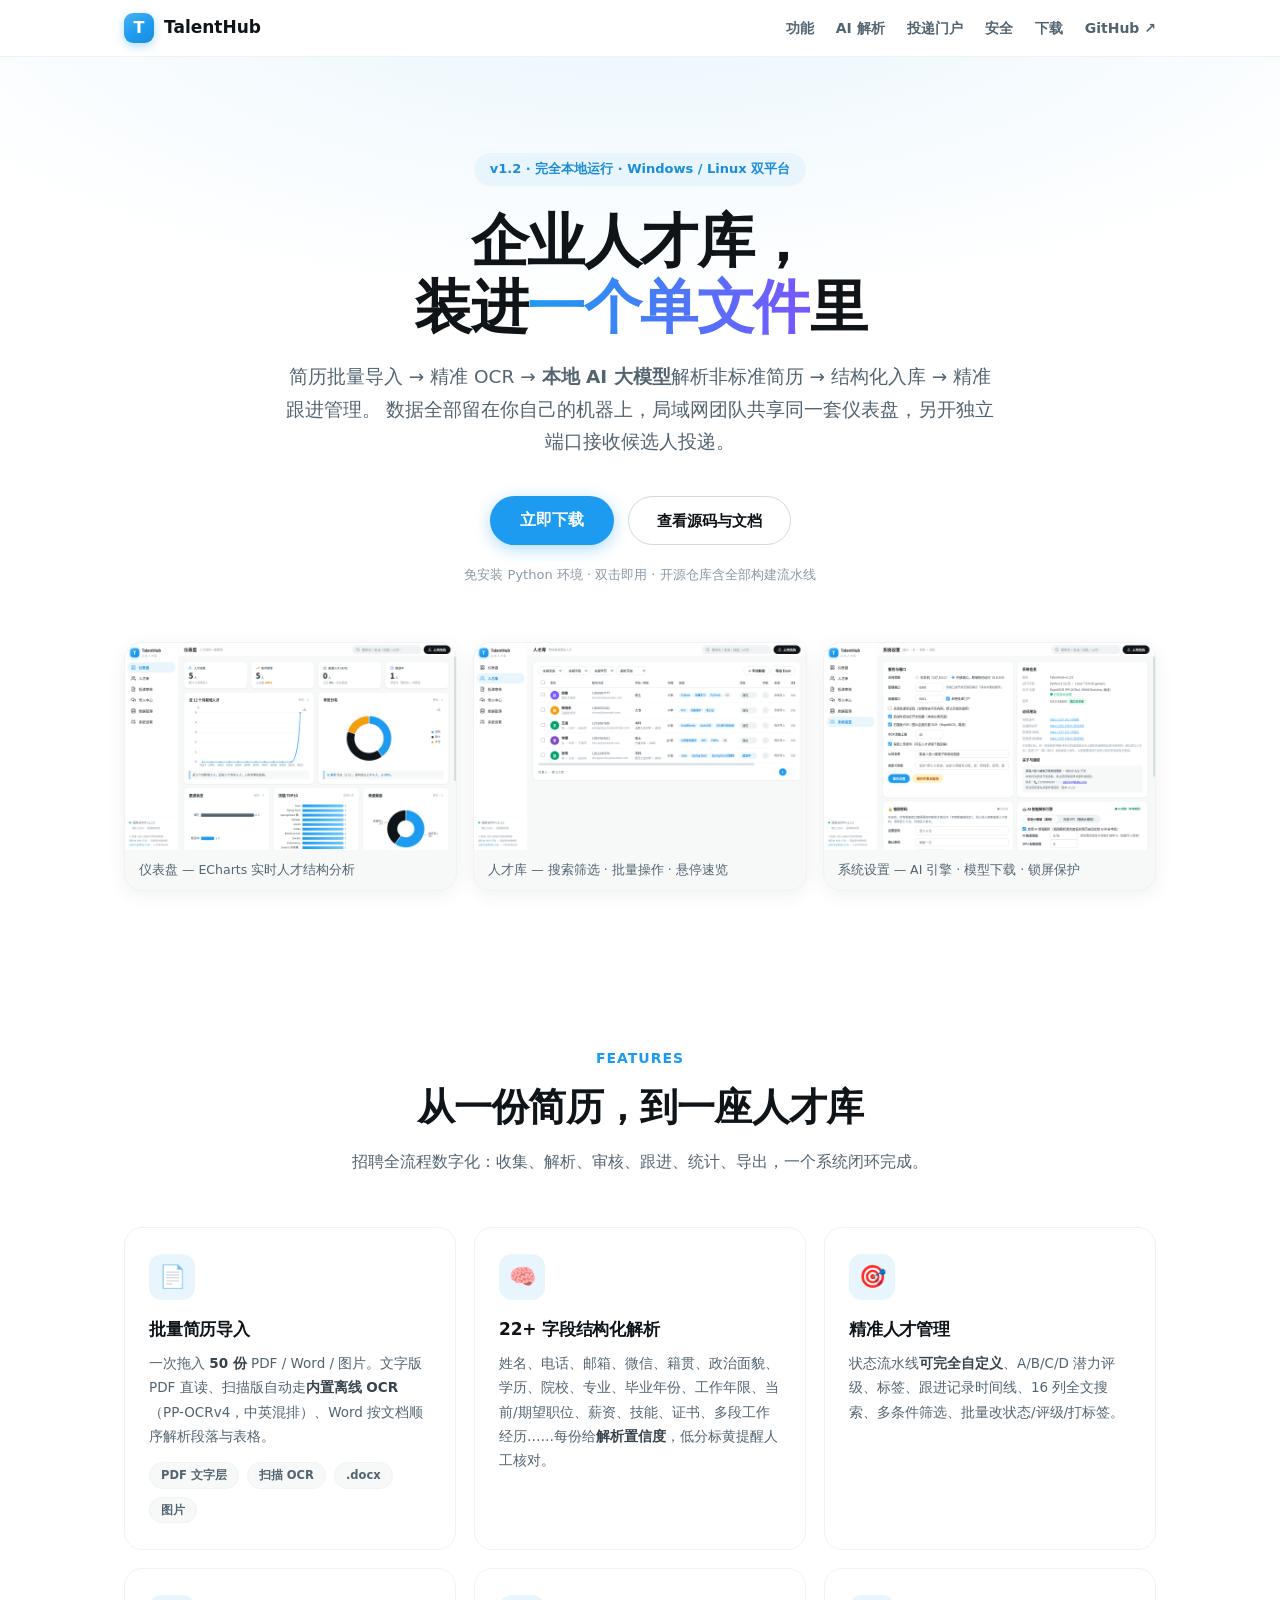
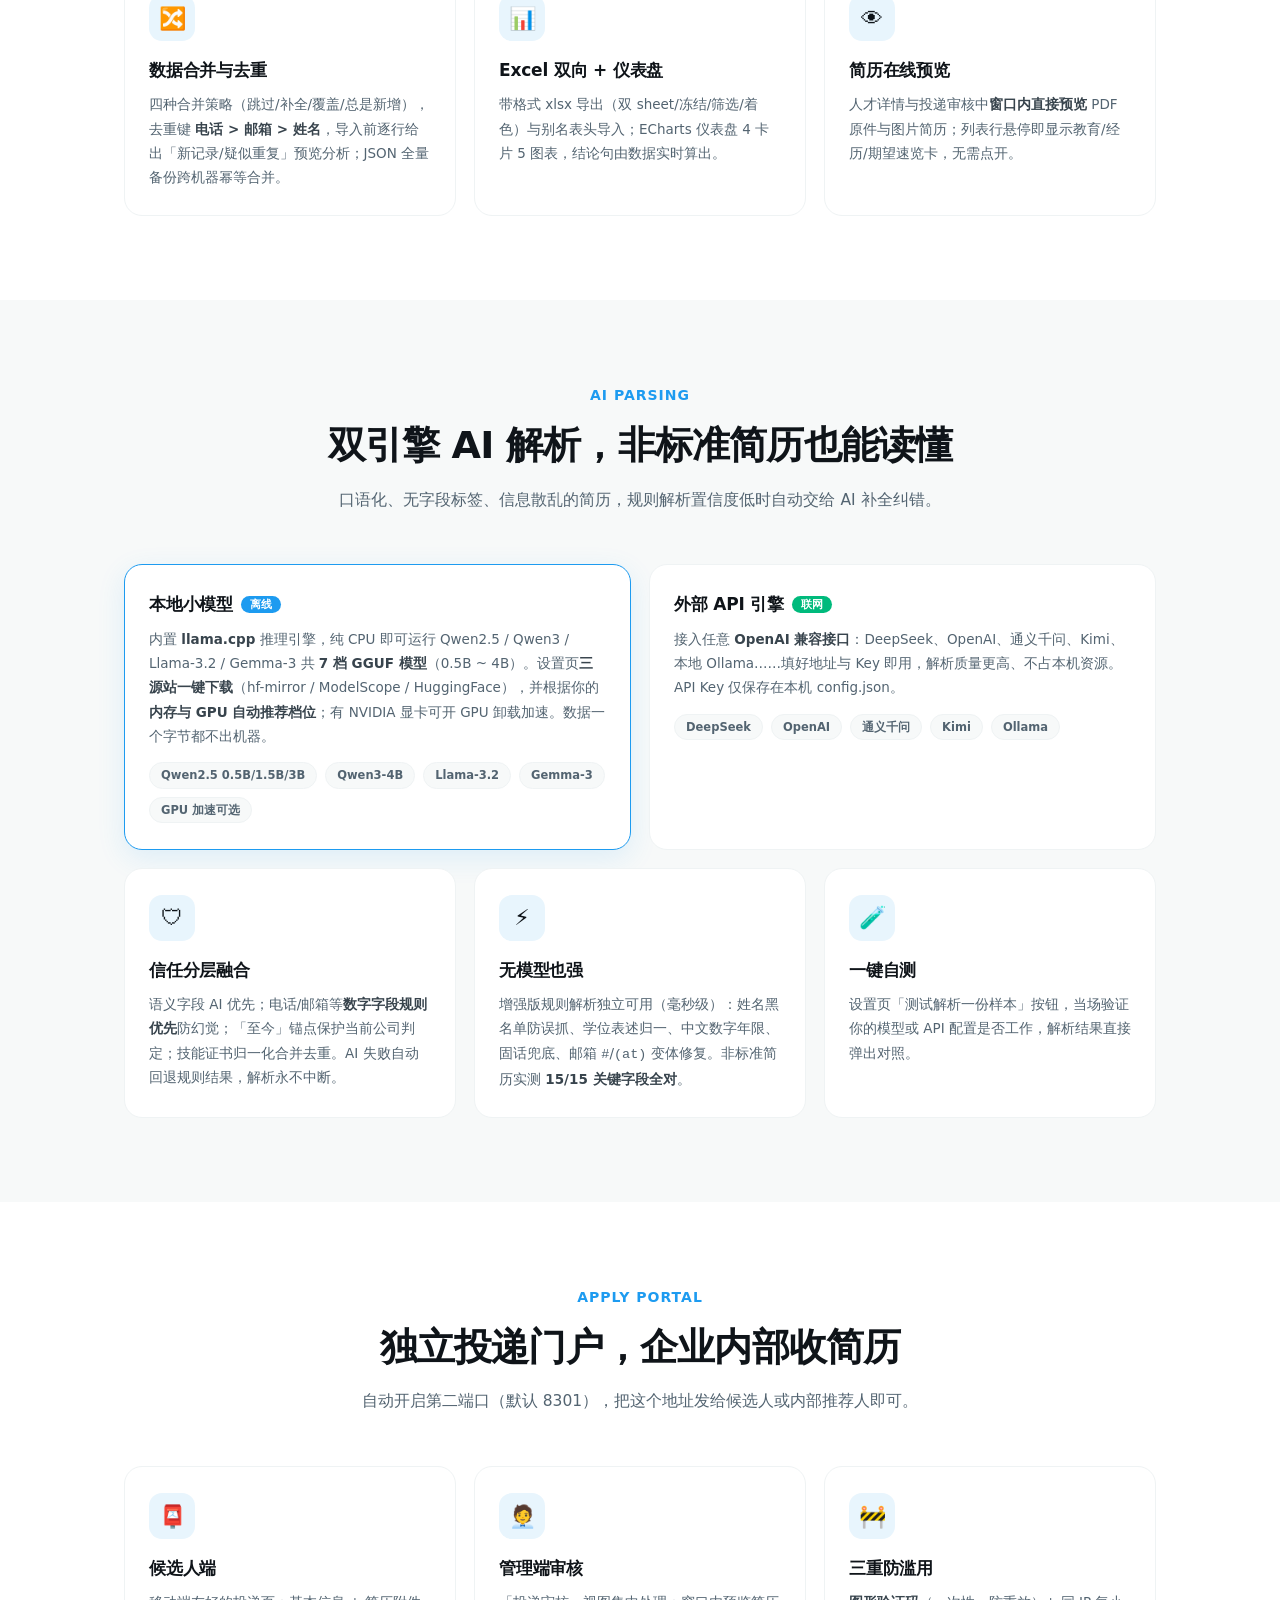
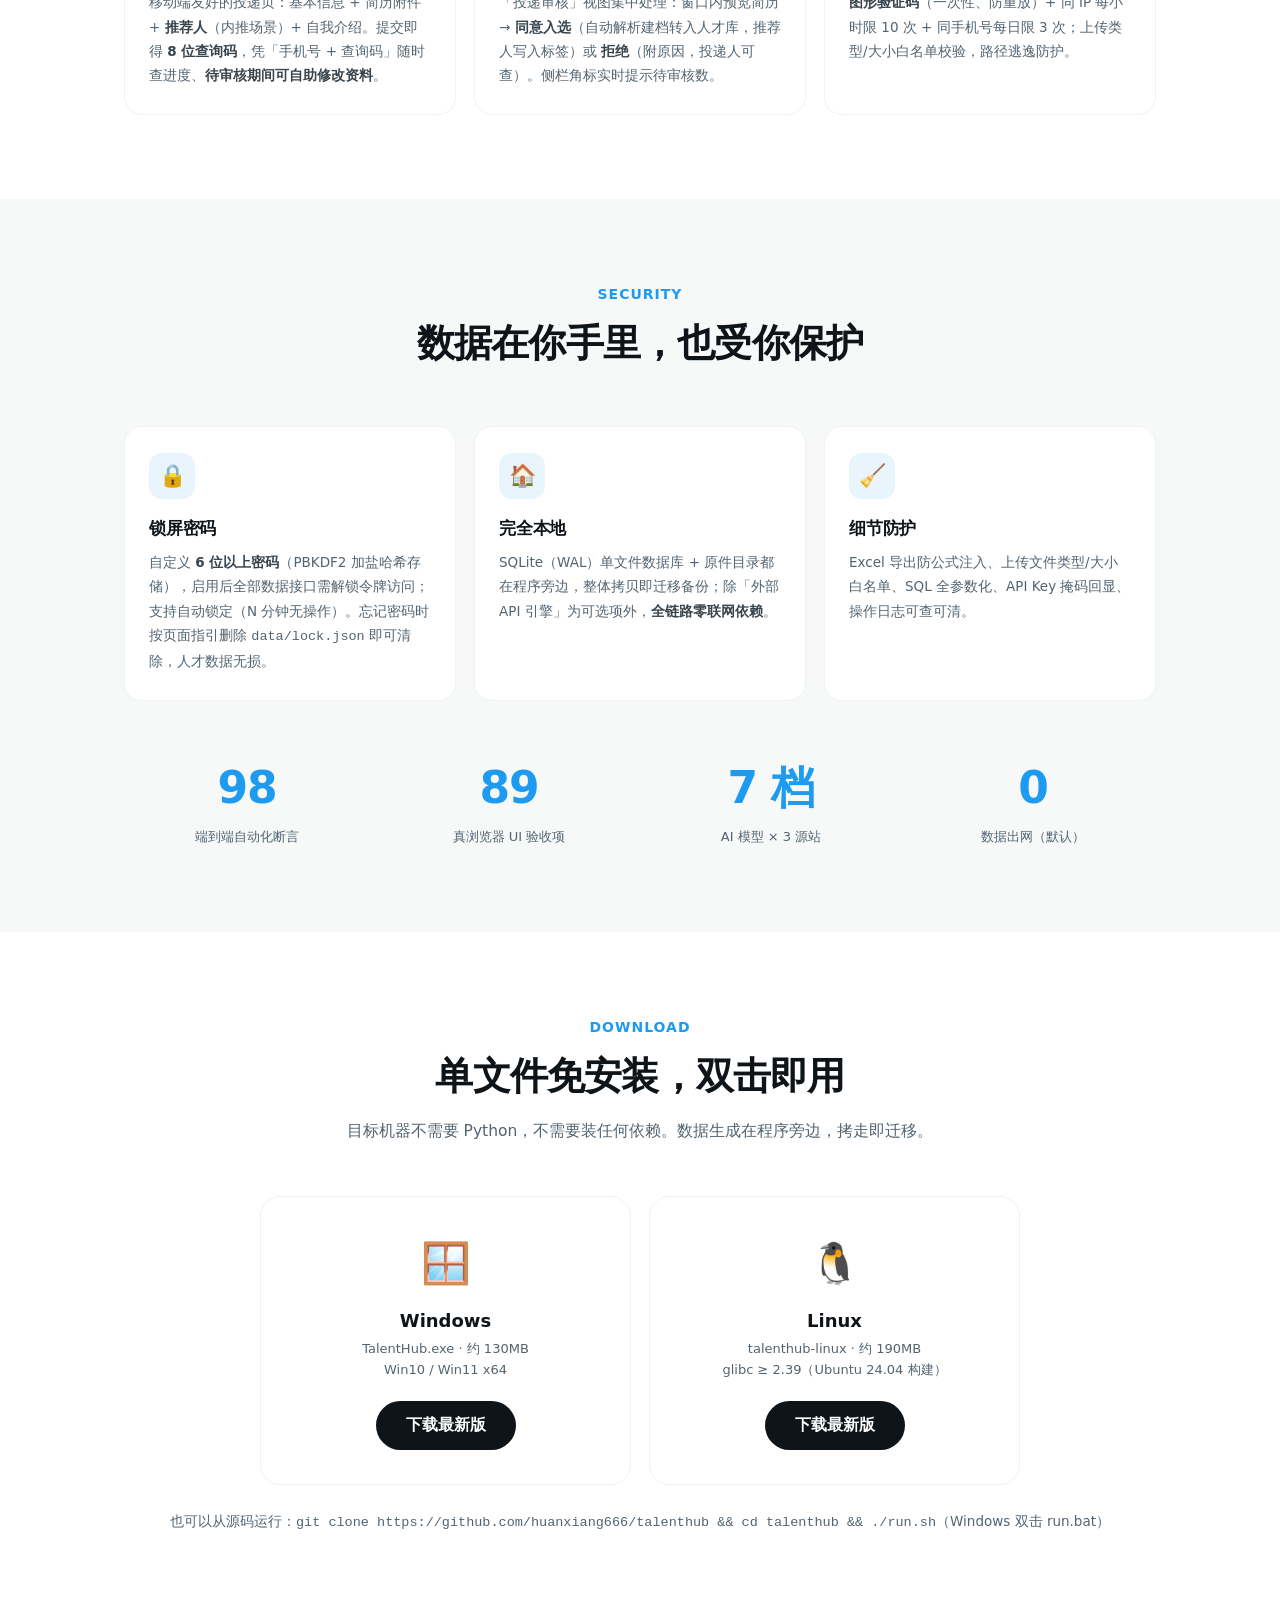
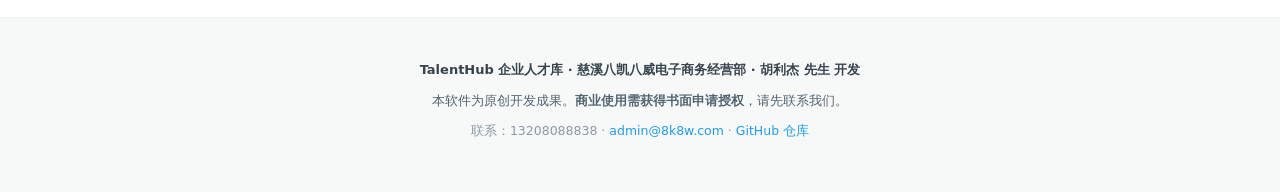
==== docs/index.html @ 33c2a489 "feat(v1.2.0): 投递门户(第二端口+验证码+审核转人才)+锁屏密码+AI双引擎(7档模型×3源站+外部API+GPU)+自定义状态+在线预览+日志删除+Apple/X风UI+版权内置+产品" ====
<!DOCTYPE html>
<html lang="zh-CN">
<head>
<meta charset="UTF-8">
<meta name="viewport" content="width=device-width, initial-scale=1.0">
<title>TalentHub 企业人才库 — 本地 AI 简历解析 · 人才精准管理</title>
<meta name="description" content="跨平台企业人才库管理系统：简历批量导入（PDF/Word/图片 OCR）、本地 AI 大模型智能解析非标准简历、投递门户、锁屏保护、数据合并、Excel 导入导出。完全本地运行，数据不出内网。">
<link rel="icon" href="data:image/svg+xml,%3Csvg xmlns='http://www.w3.org/2000/svg' viewBox='0 0 32 32'%3E%3Crect width='32' height='32' rx='8' fill='%231d9bf0'/%3E%3Ctext x='16' y='22' font-size='16' text-anchor='middle' fill='white' font-family='sans-serif' font-weight='bold'%3ET%3C/text%3E%3C/svg%3E">
<style>
:root {
  --bg: #ffffff; --soft: #f7f9f9; --ink: #0f1419; --ink2: #38444d; --muted: #536471;
  --faint: #8b98a5; --line: #eff3f4; --primary: #1d9bf0; --deep: #1a8cd8; --softblue: #e8f5fd;
  --ok: #00ba7c; --warn: #f59e0b;
  --font: -apple-system, BlinkMacSystemFont, "SF Pro Display", "SF Pro Text", "Segoe UI", "PingFang SC", "Microsoft YaHei", system-ui, sans-serif;
}
* { box-sizing: border-box; margin: 0; padding: 0; }
html { scroll-behavior: smooth; }
body { font-family: var(--font); color: var(--ink); background: var(--bg); line-height: 1.6; -webkit-font-smoothing: antialiased; }
.wrap { max-width: 1080px; margin: 0 auto; padding: 0 24px; }
a { color: var(--primary); text-decoration: none; }

/* 顶部导航（毛玻璃，Apple 风） */
nav { position: sticky; top: 0; z-index: 50; background: rgba(255,255,255,.82); backdrop-filter: saturate(180%) blur(16px); -webkit-backdrop-filter: saturate(180%) blur(16px); border-bottom: 1px solid var(--line); }
nav .wrap { display: flex; align-items: center; gap: 26px; height: 56px; }
.nav-logo { display: flex; align-items: center; gap: 10px; font-weight: 800; font-size: 17px; color: var(--ink); }
.nav-logo .mark { width: 30px; height: 30px; border-radius: 9px; background: linear-gradient(145deg,#4ab3f4,#1d9bf0 55%,#1a8cd8); color: #fff; display: flex; align-items: center; justify-content: center; font-size: 16px; box-shadow: 0 3px 10px rgba(29,155,240,.35); }
nav .links { display: flex; gap: 22px; margin-left: auto; font-size: 14px; font-weight: 600; }
nav .links a { color: var(--muted); transition: color .2s; }
nav .links a:hover { color: var(--primary); }
.btn { display: inline-flex; align-items: center; justify-content: center; gap: 8px; border-radius: 99px; font-weight: 700; cursor: pointer; border: 0; transition: all .2s cubic-bezier(.32,.72,0,1); font-family: inherit; }
.btn-blue { background: var(--primary); color: #fff; padding: 12px 30px; font-size: 15.5px; box-shadow: 0 4px 16px rgba(29,155,240,.35); }
.btn-blue:hover { background: var(--deep); transform: translateY(-1px); box-shadow: 0 8px 24px rgba(29,155,240,.4); }
.btn-dark { background: var(--ink); color: #fff; padding: 12px 30px; font-size: 15.5px; }
.btn-dark:hover { background: #272c30; }
.btn-ghost { background: transparent; border: 1.5px solid #cfd9de; color: var(--ink); padding: 11px 28px; font-size: 15px; }
.btn-ghost:hover { border-color: var(--primary); color: var(--primary); background: var(--softblue); }

/* Hero */
.hero { text-align: center; padding: 96px 24px 72px; background:
  radial-gradient(1200px 500px at 50% -100px, var(--softblue), transparent 70%); }
.hero .tag { display: inline-block; background: var(--softblue); color: var(--deep); font-size: 13px; font-weight: 700; padding: 6px 16px; border-radius: 99px; margin-bottom: 22px; }
.hero h1 { font-size: clamp(34px, 5.4vw, 58px); font-weight: 800; letter-spacing: -1.5px; line-height: 1.15; }
.hero h1 .grad { background: linear-gradient(90deg, #1d9bf0, #7856ff); -webkit-background-clip: text; background-clip: text; color: transparent; }
.hero p.sub { font-size: clamp(15px, 2vw, 18.5px); color: var(--muted); max-width: 720px; margin: 20px auto 0; line-height: 1.75; }
.hero .cta { display: flex; gap: 14px; justify-content: center; margin-top: 38px; flex-wrap: wrap; }
.hero .meta { margin-top: 20px; font-size: 13px; color: var(--faint); }
.shots { display: grid; grid-template-columns: repeat(3, 1fr); gap: 16px; margin-top: 56px; }
.shots figure { background: var(--soft); border: 1px solid var(--line); border-radius: 18px; overflow: hidden; box-shadow: 0 4px 20px rgba(15,20,25,.06); }
.shots img { width: 100%; display: block; }
.shots figcaption { padding: 10px 14px; font-size: 12.5px; color: var(--muted); text-align: left; }

/* 特性区块 */
section.block { padding: 84px 0; }
section.block.alt { background: var(--soft); }
.block-head { text-align: center; max-width: 680px; margin: 0 auto 52px; }
.block-head .kicker { color: var(--primary); font-size: 14px; font-weight: 800; letter-spacing: 1px; }
.block-head h2 { font-size: clamp(26px, 3.6vw, 38px); font-weight: 800; letter-spacing: -.8px; margin-top: 8px; }
.block-head p { color: var(--muted); margin-top: 12px; font-size: 15.5px; }
.grid { display: grid; gap: 18px; }
.grid.c3 { grid-template-columns: repeat(3, 1fr); }
.grid.c2 { grid-template-columns: repeat(2, 1fr); }
.fcard { background: var(--bg); border: 1px solid var(--line); border-radius: 18px; padding: 26px 24px; transition: transform .25s cubic-bezier(.32,.72,0,1), box-shadow .25s; }
.alt .fcard { background: var(--bg); }
.fcard:hover { transform: translateY(-3px); box-shadow: 0 12px 32px rgba(15,20,25,.09); }
.fcard .ic { width: 46px; height: 46px; border-radius: 13px; display: flex; align-items: center; justify-content: center; font-size: 22px; margin-bottom: 16px; background: var(--softblue); }
.fcard h3 { font-size: 17px; font-weight: 800; margin-bottom: 8px; letter-spacing: -.2px; }
.fcard p { color: var(--muted); font-size: 13.5px; line-height: 1.8; }
.fcard p b { color: var(--ink2); }
.pill-row { display: flex; gap: 8px; flex-wrap: wrap; margin-top: 14px; }
.pill-row span { background: var(--soft); border: 1px solid var(--line); color: var(--muted); font-size: 11.5px; font-weight: 600; padding: 3px 11px; border-radius: 99px; }

/* AI 双引擎对比 */
.duo { display: grid; grid-template-columns: 1fr 1fr; gap: 18px; }
.duo .fcard.hl { border: 1.5px solid var(--primary); box-shadow: 0 8px 28px rgba(29,155,240,.12); }
.duo h3 .b { font-size: 11px; background: var(--primary); color: #fff; border-radius: 99px; padding: 2px 9px; vertical-align: 2px; margin-left: 8px; }

/* 数字条 */
.stats { display: grid; grid-template-columns: repeat(4, 1fr); gap: 16px; text-align: center; }
.stats .n { font-size: clamp(30px, 4vw, 44px); font-weight: 800; letter-spacing: -1px; color: var(--primary); font-variant-numeric: tabular-nums; }
.stats .t { font-size: 13px; color: var(--muted); margin-top: 4px; }

/* 下载 */
.dl-grid { display: grid; grid-template-columns: 1fr 1fr; gap: 18px; max-width: 760px; margin: 0 auto; }
.dl-card { background: var(--bg); border: 1px solid var(--line); border-radius: 20px; padding: 34px 28px; text-align: center; }
.dl-card .os { font-size: 40px; }
.dl-card h3 { font-size: 18px; margin: 12px 0 4px; }
.dl-card p { color: var(--muted); font-size: 13px; margin-bottom: 20px; }
footer { border-top: 1px solid var(--line); padding: 42px 0 56px; background: var(--soft); }
footer .wrap { display: flex; flex-direction: column; gap: 10px; align-items: center; text-align: center; }
footer .cp { font-size: 13px; color: var(--ink2); font-weight: 600; }
footer .nt { font-size: 12.5px; color: var(--muted); max-width: 640px; }
footer .ct { font-size: 12.5px; color: var(--faint); }
@media (max-width: 860px) {
  .grid.c3, .grid.c2, .duo, .dl-grid, .shots { grid-template-columns: 1fr; }
  .stats { grid-template-columns: repeat(2, 1fr); }
  nav .links { display: none; }
  .hero { padding: 64px 16px 48px; }
}
</style>
</head>
<body>

<nav>
  <div class="wrap">
    <span class="nav-logo"><span class="mark">T</span>TalentHub</span>
    <div class="links">
      <a href="#features">功能</a>
      <a href="#ai">AI 解析</a>
      <a href="#apply">投递门户</a>
      <a href="#security">安全</a>
      <a href="#download">下载</a>
      <a href="https://github.com/huanxiang666/talenthub" target="_blank" rel="noopener">GitHub ↗</a>
    </div>
  </div>
</nav>

<header class="hero">
  <span class="tag">v1.2 · 完全本地运行 · Windows / Linux 双平台</span>
  <h1>企业人才库，<br>装进<span class="grad">一个单文件</span>里</h1>
  <p class="sub">简历批量导入 → 精准 OCR → <b>本地 AI 大模型</b>解析非标准简历 → 结构化入库 → 精准跟进管理。
    数据全部留在你自己的机器上，局域网团队共享同一套仪表盘，另开独立端口接收候选人投递。</p>
  <div class="cta">
    <a class="btn btn-blue" href="#download">立即下载</a>
    <a class="btn btn-ghost" href="https://github.com/huanxiang666/talenthub" target="_blank" rel="noopener">查看源码与文档</a>
  </div>
  <p class="meta">免安装 Python 环境 · 双击即用 · 开源仓库含全部构建流水线</p>
  <div class="shots wrap" id="shots">
    <figure><img src="screenshots/dashboard.png" alt="仪表盘截图" loading="lazy"><figcaption>仪表盘 — ECharts 实时人才结构分析</figcaption></figure>
    <figure><img src="screenshots/talents.png" alt="人才库截图" loading="lazy"><figcaption>人才库 — 搜索筛选 · 批量操作 · 悬停速览</figcaption></figure>
    <figure><img src="screenshots/settings.png" alt="设置截图" loading="lazy"><figcaption>系统设置 — AI 引擎 · 模型下载 · 锁屏保护</figcaption></figure>
  </div>
</header>

<section class="block" id="features">
  <div class="wrap">
    <div class="block-head">
      <div class="kicker">FEATURES</div>
      <h2>从一份简历，到一座人才库</h2>
      <p>招聘全流程数字化：收集、解析、审核、跟进、统计、导出，一个系统闭环完成。</p>
    </div>
    <div class="grid c3">
      <div class="fcard"><div class="ic">📄</div><h3>批量简历导入</h3>
        <p>一次拖入 <b>50 份</b> PDF / Word / 图片。文字版 PDF 直读、扫描版自动走<b>内置离线 OCR</b>（PP-OCRv4，中英混排）、Word 按文档顺序解析段落与表格。</p>
        <div class="pill-row"><span>PDF 文字层</span><span>扫描 OCR</span><span>.docx</span><span>图片</span></div></div>
      <div class="fcard"><div class="ic">🧠</div><h3>22+ 字段结构化解析</h3>
        <p>姓名、电话、邮箱、微信、籍贯、政治面貌、学历、院校、专业、毕业年份、工作年限、当前/期望职位、薪资、技能、证书、多段工作经历……每份给<b>解析置信度</b>，低分标黄提醒人工核对。</p></div>
      <div class="fcard"><div class="ic">🎯</div><h3>精准人才管理</h3>
        <p>状态流水线<b>可完全自定义</b>、A/B/C/D 潜力评级、标签、跟进记录时间线、16 列全文搜索、多条件筛选、批量改状态/评级/打标签。</p></div>
      <div class="fcard"><div class="ic">🔀</div><h3>数据合并与去重</h3>
        <p>四种合并策略（跳过/补全/覆盖/总是新增），去重键 <b>电话 &gt; 邮箱 &gt; 姓名</b>，导入前逐行给出「新记录/疑似重复」预览分析；JSON 全量备份跨机器幂等合并。</p></div>
      <div class="fcard"><div class="ic">📊</div><h3>Excel 双向 + 仪表盘</h3>
        <p>带格式 xlsx 导出（双 sheet/冻结/筛选/着色）与别名表头导入；ECharts 仪表盘 4 卡片 5 图表，结论句由数据实时算出。</p></div>
      <div class="fcard"><div class="ic">👁</div><h3>简历在线预览</h3>
        <p>人才详情与投递审核中<b>窗口内直接预览</b> PDF 原件与图片简历；列表行悬停即显示教育/经历/期望速览卡，无需点开。</p></div>
    </div>
  </div>
</section>

<section class="block alt" id="ai">
  <div class="wrap">
    <div class="block-head">
      <div class="kicker">AI PARSING</div>
      <h2>双引擎 AI 解析，非标准简历也能读懂</h2>
      <p>口语化、无字段标签、信息散乱的简历，规则解析置信度低时自动交给 AI 补全纠错。</p>
    </div>
    <div class="duo">
      <div class="fcard hl"><h3>本地小模型<span class="b">离线</span></h3>
        <p>内置 <b>llama.cpp</b> 推理引擎，纯 CPU 即可运行 Qwen2.5 / Qwen3 / Llama-3.2 / Gemma-3 共 <b>7 档 GGUF 模型</b>（0.5B ~ 4B）。设置页<b>三源站一键下载</b>（hf-mirror / ModelScope / HuggingFace），并根据你的<b>内存与 GPU 自动推荐档位</b>；有 NVIDIA 显卡可开 GPU 卸载加速。数据一个字节都不出机器。</p>
        <div class="pill-row"><span>Qwen2.5 0.5B/1.5B/3B</span><span>Qwen3-4B</span><span>Llama-3.2</span><span>Gemma-3</span><span>GPU 加速可选</span></div></div>
      <div class="fcard"><h3>外部 API 引擎<span class="b" style="background:var(--ok)">联网</span></h3>
        <p>接入任意 <b>OpenAI 兼容接口</b>：DeepSeek、OpenAI、通义千问、Kimi、本地 Ollama……填好地址与 Key 即用，解析质量更高、不占本机资源。API Key 仅保存在本机 config.json。</p>
        <div class="pill-row"><span>DeepSeek</span><span>OpenAI</span><span>通义千问</span><span>Kimi</span><span>Ollama</span></div></div>
    </div>
    <div class="grid c3" style="margin-top:18px">
      <div class="fcard"><div class="ic">🛡</div><h3>信任分层融合</h3><p>语义字段 AI 优先；电话/邮箱等<b>数字字段规则优先</b>防幻觉；「至今」锚点保护当前公司判定；技能证书归一化合并去重。AI 失败自动回退规则结果，解析永不中断。</p></div>
      <div class="fcard"><div class="ic">⚡</div><h3>无模型也强</h3><p>增强版规则解析独立可用（毫秒级）：姓名黑名单防误抓、学位表述归一、中文数字年限、固话兜底、邮箱 <code>#</code>/<code>(at)</code> 变体修复。非标准简历实测 <b>15/15 关键字段全对</b>。</p></div>
      <div class="fcard"><div class="ic">🧪</div><h3>一键自测</h3><p>设置页「测试解析一份样本」按钮，当场验证你的模型或 API 配置是否工作，解析结果直接弹出对照。</p></div>
    </div>
  </div>
</section>

<section class="block" id="apply">
  <div class="wrap">
    <div class="block-head">
      <div class="kicker">APPLY PORTAL</div>
      <h2>独立投递门户，企业内部收简历</h2>
      <p>自动开启第二端口（默认 8301），把这个地址发给候选人或内部推荐人即可。</p>
    </div>
    <div class="grid c3">
      <div class="fcard"><div class="ic">📮</div><h3>候选人端</h3><p>移动端友好的投递页：基本信息 + 简历附件 + <b>推荐人</b>（内推场景）+ 自我介绍。提交即得 <b>8 位查询码</b>，凭「手机号 + 查询码」随时查进度、<b>待审核期间可自助修改资料</b>。</p></div>
      <div class="fcard"><div class="ic">🧑‍💼</div><h3>管理端审核</h3><p>「投递审核」视图集中处理：窗口内预览简历 → <b>同意入选</b>（自动解析建档转入人才库，推荐人写入标签）或 <b>拒绝</b>（附原因，投递人可查）。侧栏角标实时提示待审核数。</p></div>
      <div class="fcard"><div class="ic">🚧</div><h3>三重防滥用</h3><p><b>图形验证码</b>（一次性、防重放）+ 同 IP 每小时限 10 次 + 同手机号每日限 3 次；上传类型/大小白名单校验，路径逃逸防护。</p></div>
    </div>
  </div>
</section>

<section class="block alt" id="security">
  <div class="wrap">
    <div class="block-head">
      <div class="kicker">SECURITY</div>
      <h2>数据在你手里，也受你保护</h2>
    </div>
    <div class="grid c3">
      <div class="fcard"><div class="ic">🔒</div><h3>锁屏密码</h3><p>自定义 <b>6 位以上密码</b>（PBKDF2 加盐哈希存储），启用后全部数据接口需解锁令牌访问；支持自动锁定（N 分钟无操作）。忘记密码时按页面指引删除 <code>data/lock.json</code> 即可清除，人才数据无损。</p></div>
      <div class="fcard"><div class="ic">🏠</div><h3>完全本地</h3><p>SQLite（WAL）单文件数据库 + 原件目录都在程序旁边，整体拷贝即迁移备份；除「外部 API 引擎」为可选项外，<b>全链路零联网依赖</b>。</p></div>
      <div class="fcard"><div class="ic">🧹</div><h3>细节防护</h3><p>Excel 导出防公式注入、上传文件类型/大小白名单、SQL 全参数化、API Key 掩码回显、操作日志可查可清。</p></div>
    </div>
    <div class="stats" style="margin-top:52px">
      <div><div class="n">98</div><div class="t">端到端自动化断言</div></div>
      <div><div class="n">89</div><div class="t">真浏览器 UI 验收项</div></div>
      <div><div class="n">7 档</div><div class="t">AI 模型 × 3 源站</div></div>
      <div><div class="n">0</div><div class="t">数据出网（默认）</div></div>
    </div>
  </div>
</section>

<section class="block" id="download">
  <div class="wrap">
    <div class="block-head">
      <div class="kicker">DOWNLOAD</div>
      <h2>单文件免安装，双击即用</h2>
      <p>目标机器不需要 Python，不需要装任何依赖。数据生成在程序旁边，拷走即迁移。</p>
    </div>
    <div class="dl-grid">
      <div class="dl-card">
        <div class="os">🪟</div>
        <h3>Windows</h3>
        <p>TalentHub.exe · 约 130MB<br>Win10 / Win11 x64</p>
        <a class="btn btn-dark" href="https://github.com/huanxiang666/talenthub/releases/latest" target="_blank" rel="noopener">下载最新版</a>
      </div>
      <div class="dl-card">
        <div class="os">🐧</div>
        <h3>Linux</h3>
        <p>talenthub-linux · 约 190MB<br>glibc ≥ 2.39（Ubuntu 24.04 构建）</p>
        <a class="btn btn-dark" href="https://github.com/huanxiang666/talenthub/releases/latest" target="_blank" rel="noopener">下载最新版</a>
      </div>
    </div>
    <p style="text-align:center;color:var(--muted);font-size:13.5px;margin-top:26px">
      也可以从源码运行：<code>git clone https://github.com/huanxiang666/talenthub && cd talenthub && ./run.sh</code>（Windows 双击 run.bat）</p>
  </div>
</section>

<footer>
  <div class="wrap">
    <div class="cp">TalentHub 企业人才库 · 慈溪八凯八威电子商务经营部 · 胡利杰 先生 开发</div>
    <div class="nt">本软件为原创开发成果。<b>商业使用需获得书面申请授权</b>，请先联系我们。</div>
    <div class="ct">联系：13208088838 · <a href="mailto:admin@8k8w.com">admin@8k8w.com</a> ·
      <a href="https://github.com/huanxiang666/talenthub" target="_blank" rel="noopener">GitHub 仓库</a></div>
  </div>
</footer>

</body>
</html>
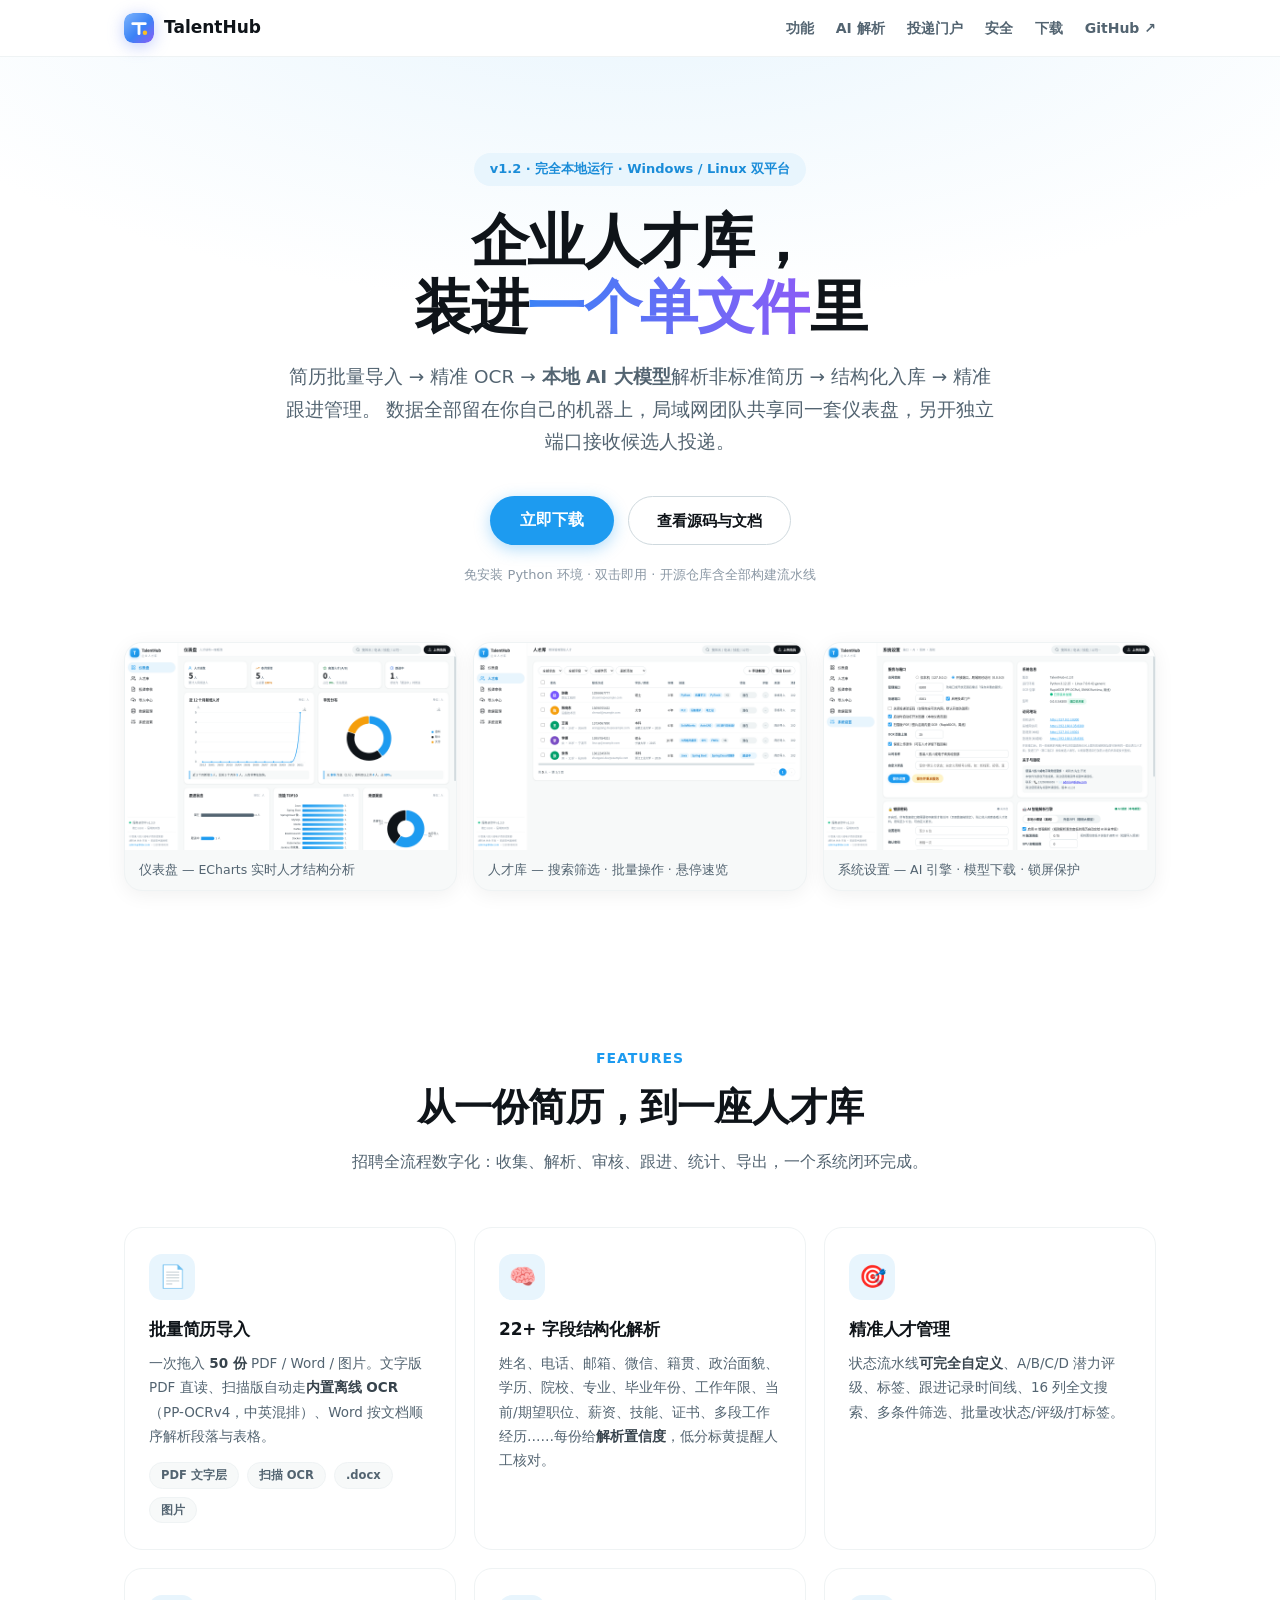
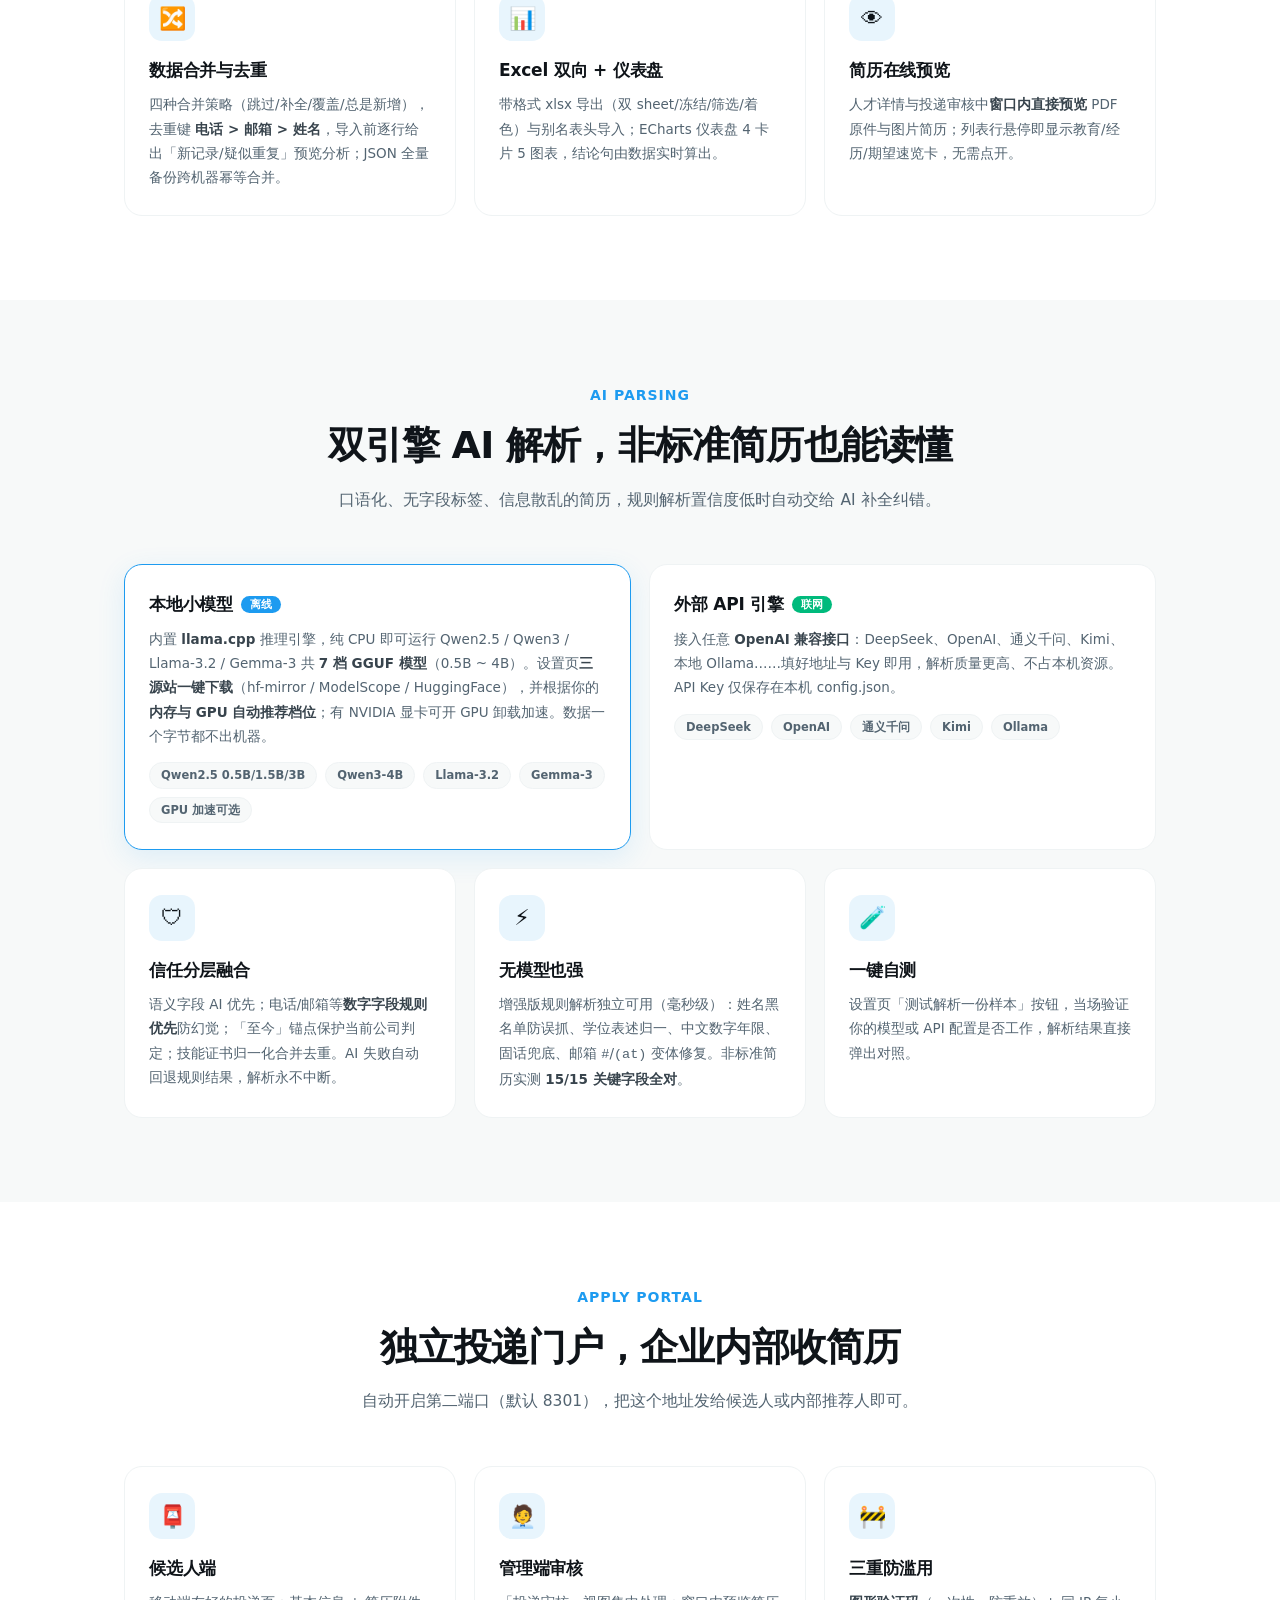
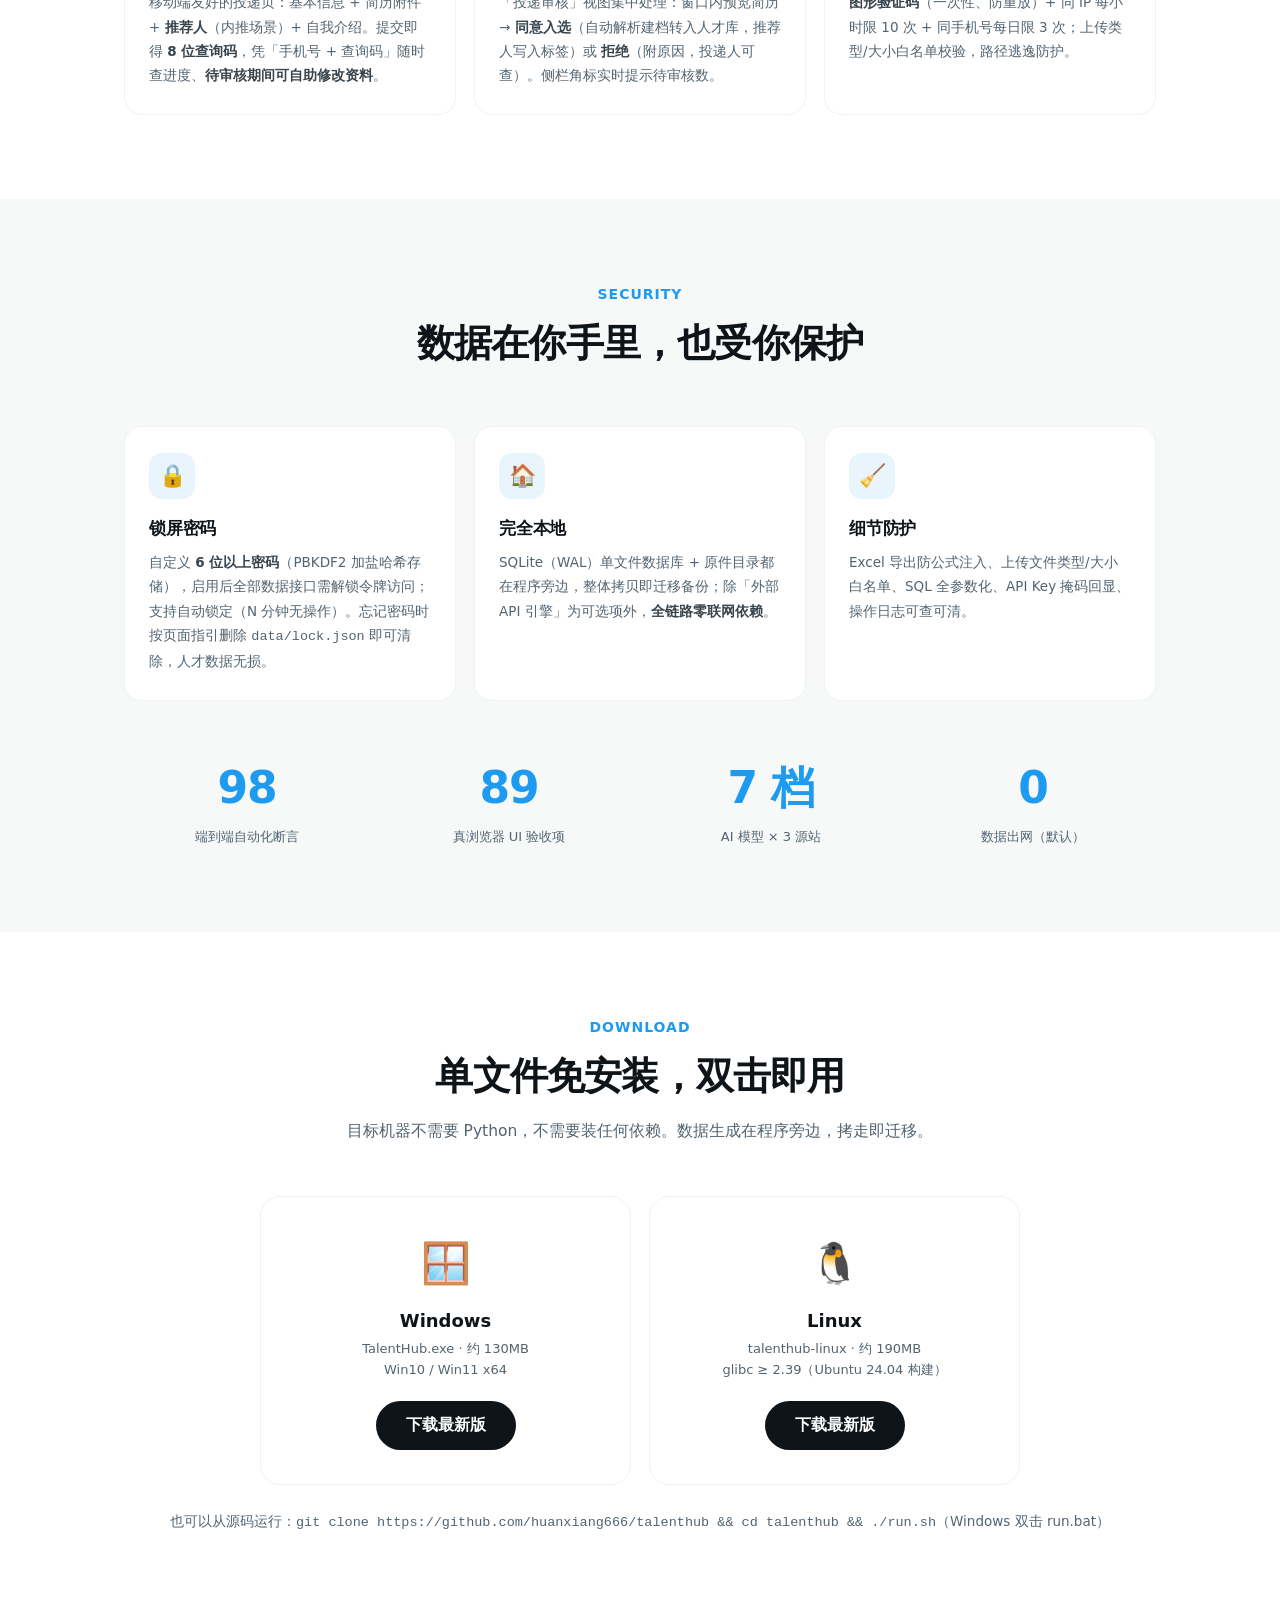
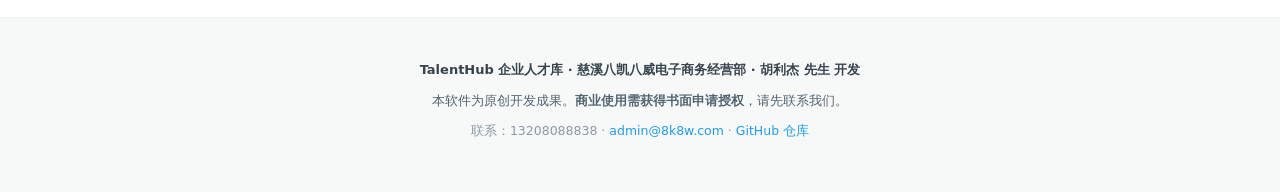
==== commit d751188f: "feat(v1.5.0): 识别率大修(docx文本框/页眉深提取+PDF页级混合免OCR+裸名公司/出生年龄/荣誉证书)+LLM chat化few-shot+AI工作明细透明化+导入进度实时步骤+切" ====
--- a/docs/index.html
+++ b/docs/index.html
@@ -5,7 +5,7 @@
 <meta name="viewport" content="width=device-width, initial-scale=1.0">
 <title>TalentHub 企业人才库 — 本地 AI 简历解析 · 人才精准管理</title>
 <meta name="description" content="跨平台企业人才库管理系统：简历批量导入（PDF/Word/图片 OCR）、本地 AI 大模型智能解析非标准简历、投递门户、锁屏保护、数据合并、Excel 导入导出。完全本地运行，数据不出内网。">
-<link rel="icon" href="data:image/svg+xml,%3Csvg xmlns='http://www.w3.org/2000/svg' viewBox='0 0 32 32'%3E%3Crect width='32' height='32' rx='8' fill='%231d9bf0'/%3E%3Ctext x='16' y='22' font-size='16' text-anchor='middle' fill='white' font-family='sans-serif' font-weight='bold'%3ET%3C/text%3E%3C/svg%3E">
+<link rel="icon" href="data:image/svg+xml,%3Csvg xmlns='http://www.w3.org/2000/svg' viewBox='0 0 48 48'%3E%3Cdefs%3E%3ClinearGradient id='g' x1='0' y1='0' x2='1' y2='1'%3E%3Cstop offset='0' stop-color='%2360a5fa'/%3E%3Cstop offset='.55' stop-color='%233b82f6'/%3E%3Cstop offset='1' stop-color='%238b5cf6'/%3E%3C/linearGradient%3E%3C/defs%3E%3Crect width='48' height='48' rx='14' fill='url(%23g)'/%3E%3Cpath d='M14 17h20M24 17v16' stroke='white' stroke-width='4.6' stroke-linecap='round'/%3E%3Ccircle cx='33.5' cy='31.5' r='3.6' fill='%23fbbf24'/%3E%3C/svg%3E">
 <style>
 :root {
   --bg: #ffffff; --soft: #f7f9f9; --ink: #0f1419; --ink2: #38444d; --muted: #536471;
@@ -23,7 +23,7 @@
 nav { position: sticky; top: 0; z-index: 50; background: rgba(255,255,255,.82); backdrop-filter: saturate(180%) blur(16px); -webkit-backdrop-filter: saturate(180%) blur(16px); border-bottom: 1px solid var(--line); }
 nav .wrap { display: flex; align-items: center; gap: 26px; height: 56px; }
 .nav-logo { display: flex; align-items: center; gap: 10px; font-weight: 800; font-size: 17px; color: var(--ink); }
-.nav-logo .mark { width: 30px; height: 30px; border-radius: 9px; background: linear-gradient(145deg,#4ab3f4,#1d9bf0 55%,#1a8cd8); color: #fff; display: flex; align-items: center; justify-content: center; font-size: 16px; box-shadow: 0 3px 10px rgba(29,155,240,.35); }
+.nav-logo .mark { width: 30px; height: 30px; border-radius: 9px; overflow: hidden; display: flex; align-items: center; justify-content: center; filter: drop-shadow(0 3px 8px rgba(99,130,246,.4)); }
 nav .links { display: flex; gap: 22px; margin-left: auto; font-size: 14px; font-weight: 600; }
 nav .links a { color: var(--muted); transition: color .2s; }
 nav .links a:hover { color: var(--primary); }
@@ -40,7 +40,7 @@
   radial-gradient(1200px 500px at 50% -100px, var(--softblue), transparent 70%); }
 .hero .tag { display: inline-block; background: var(--softblue); color: var(--deep); font-size: 13px; font-weight: 700; padding: 6px 16px; border-radius: 99px; margin-bottom: 22px; }
 .hero h1 { font-size: clamp(34px, 5.4vw, 58px); font-weight: 800; letter-spacing: -1.5px; line-height: 1.15; }
-.hero h1 .grad { background: linear-gradient(90deg, #1d9bf0, #7856ff); -webkit-background-clip: text; background-clip: text; color: transparent; }
+.hero h1 .grad { background: linear-gradient(90deg, #3b82f6, #8b5cf6); -webkit-background-clip: text; background-clip: text; color: transparent; }
 .hero p.sub { font-size: clamp(15px, 2vw, 18.5px); color: var(--muted); max-width: 720px; margin: 20px auto 0; line-height: 1.75; }
 .hero .cta { display: flex; gap: 14px; justify-content: center; margin-top: 38px; flex-wrap: wrap; }
 .hero .meta { margin-top: 20px; font-size: 13px; color: var(--faint); }
@@ -102,7 +102,7 @@
 
 <nav>
   <div class="wrap">
-    <span class="nav-logo"><span class="mark">T</span>TalentHub</span>
+    <span class="nav-logo"><span class="mark"><svg viewBox="0 0 48 48" width="30" height="30"><defs><linearGradient id="lg" x1="0" y1="0" x2="1" y2="1"><stop offset="0" stop-color="#7db4fc"/><stop offset=".55" stop-color="#3b82f6"/><stop offset="1" stop-color="#8b5cf6"/></linearGradient></defs><rect width="48" height="48" rx="14" fill="url(#lg)"/><path d="M14 17h20M24 17v16" stroke="#fff" stroke-width="4.6" stroke-linecap="round"/><circle cx="33.5" cy="31.5" r="3.6" fill="#fbbf24"/></svg></span>TalentHub</span>
     <div class="links">
       <a href="#features">功能</a>
       <a href="#ai">AI 解析</a>
